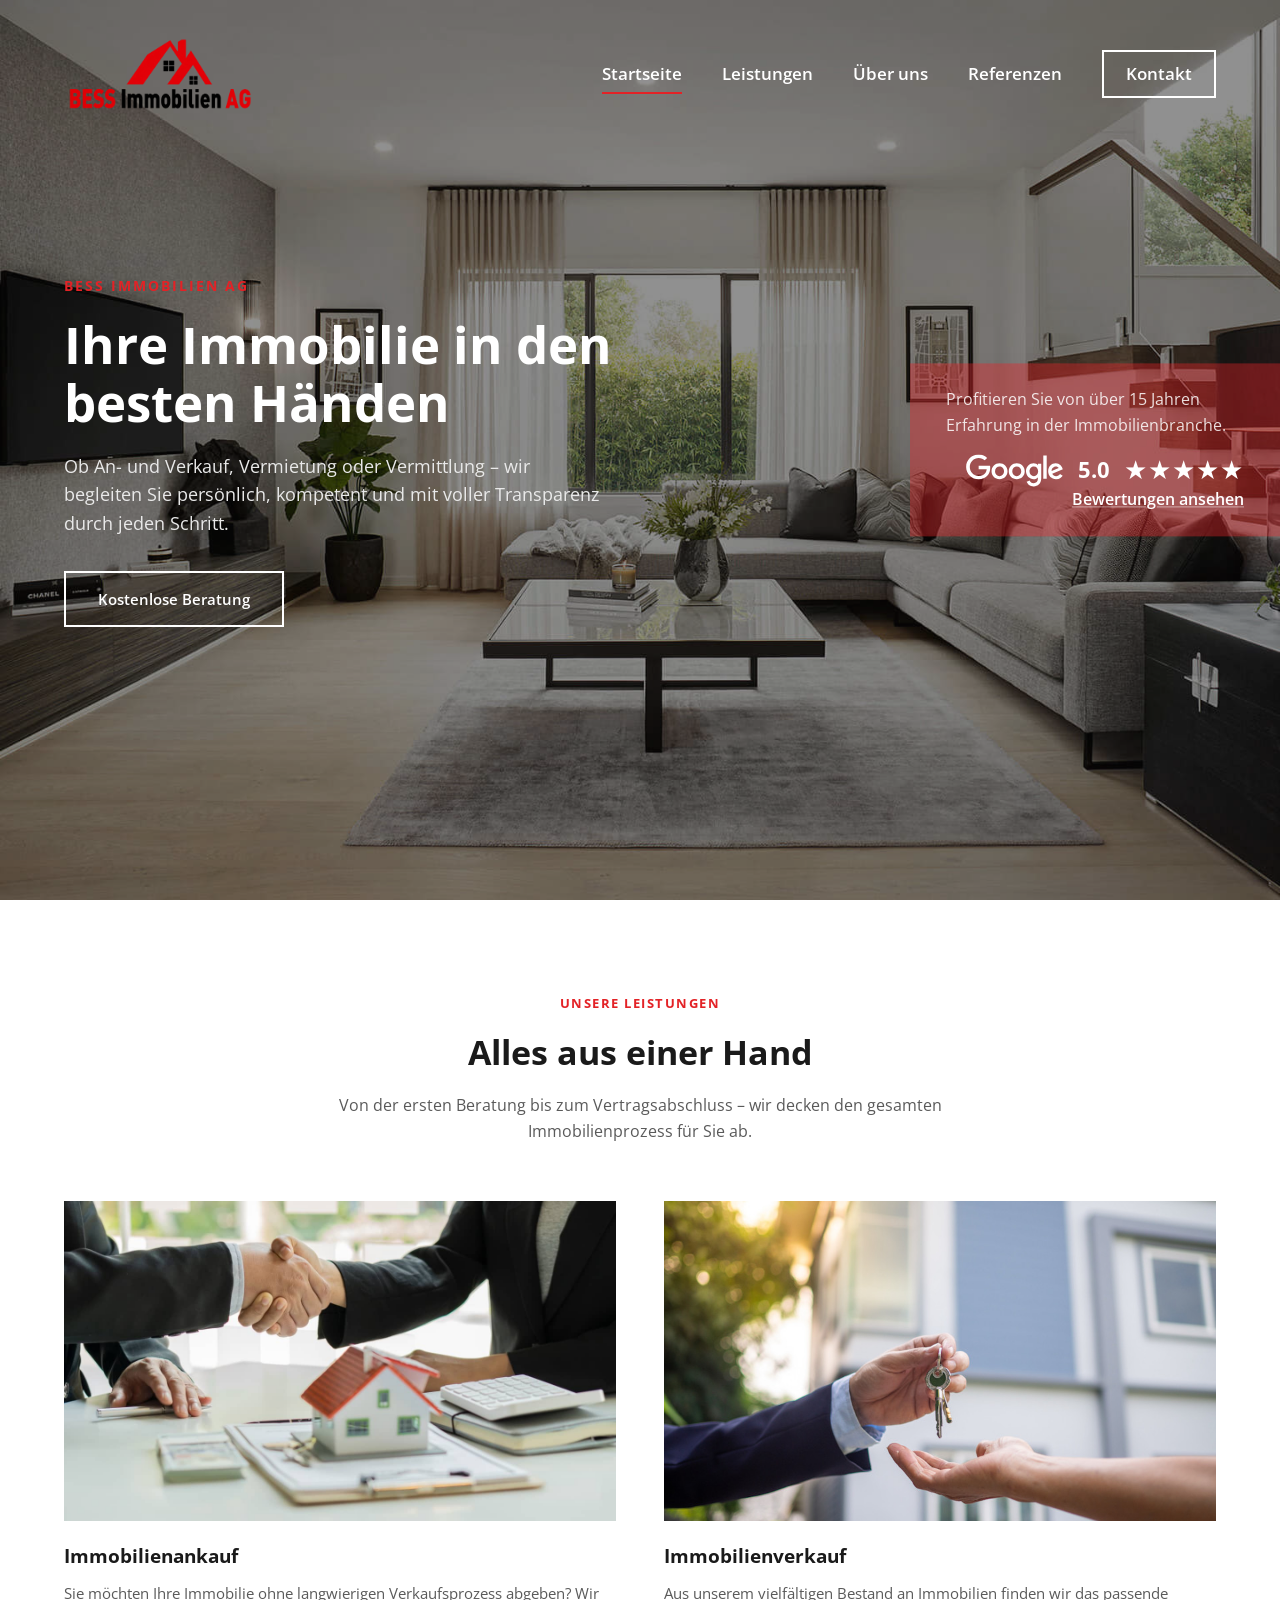
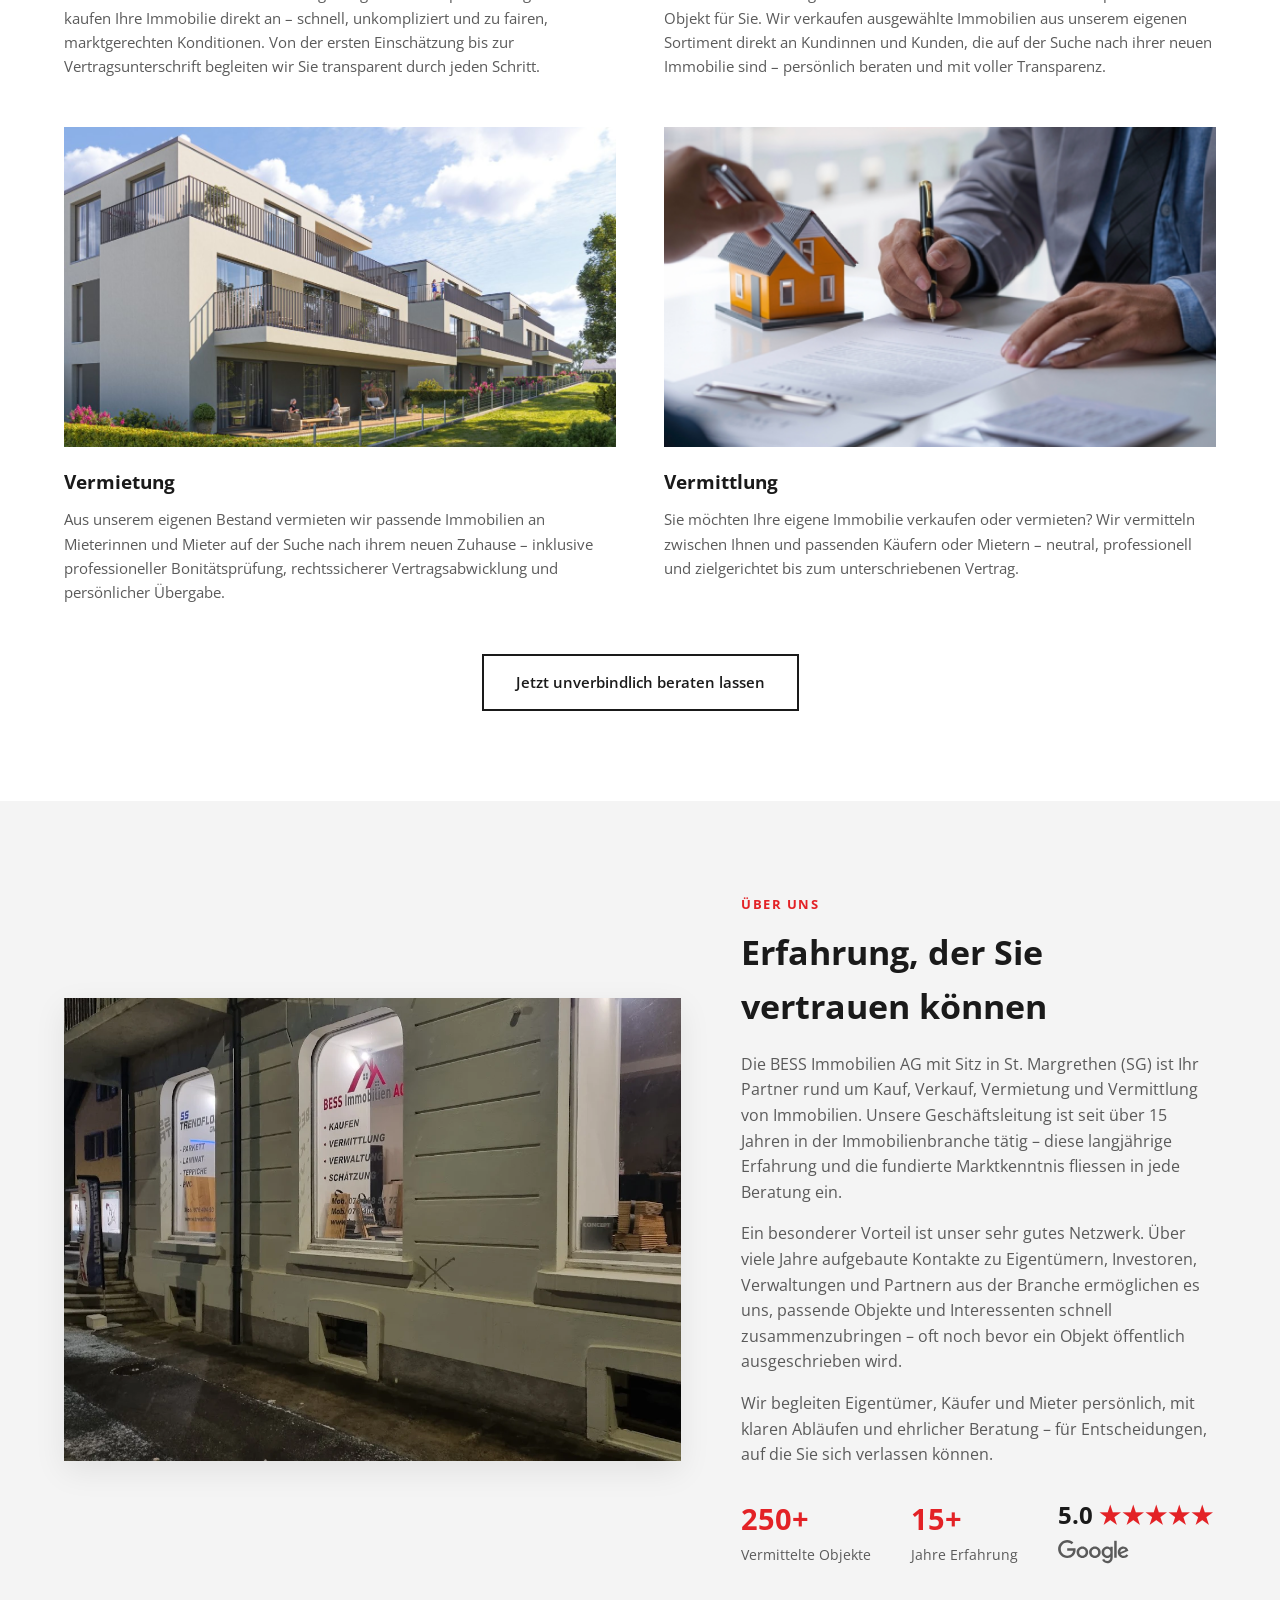
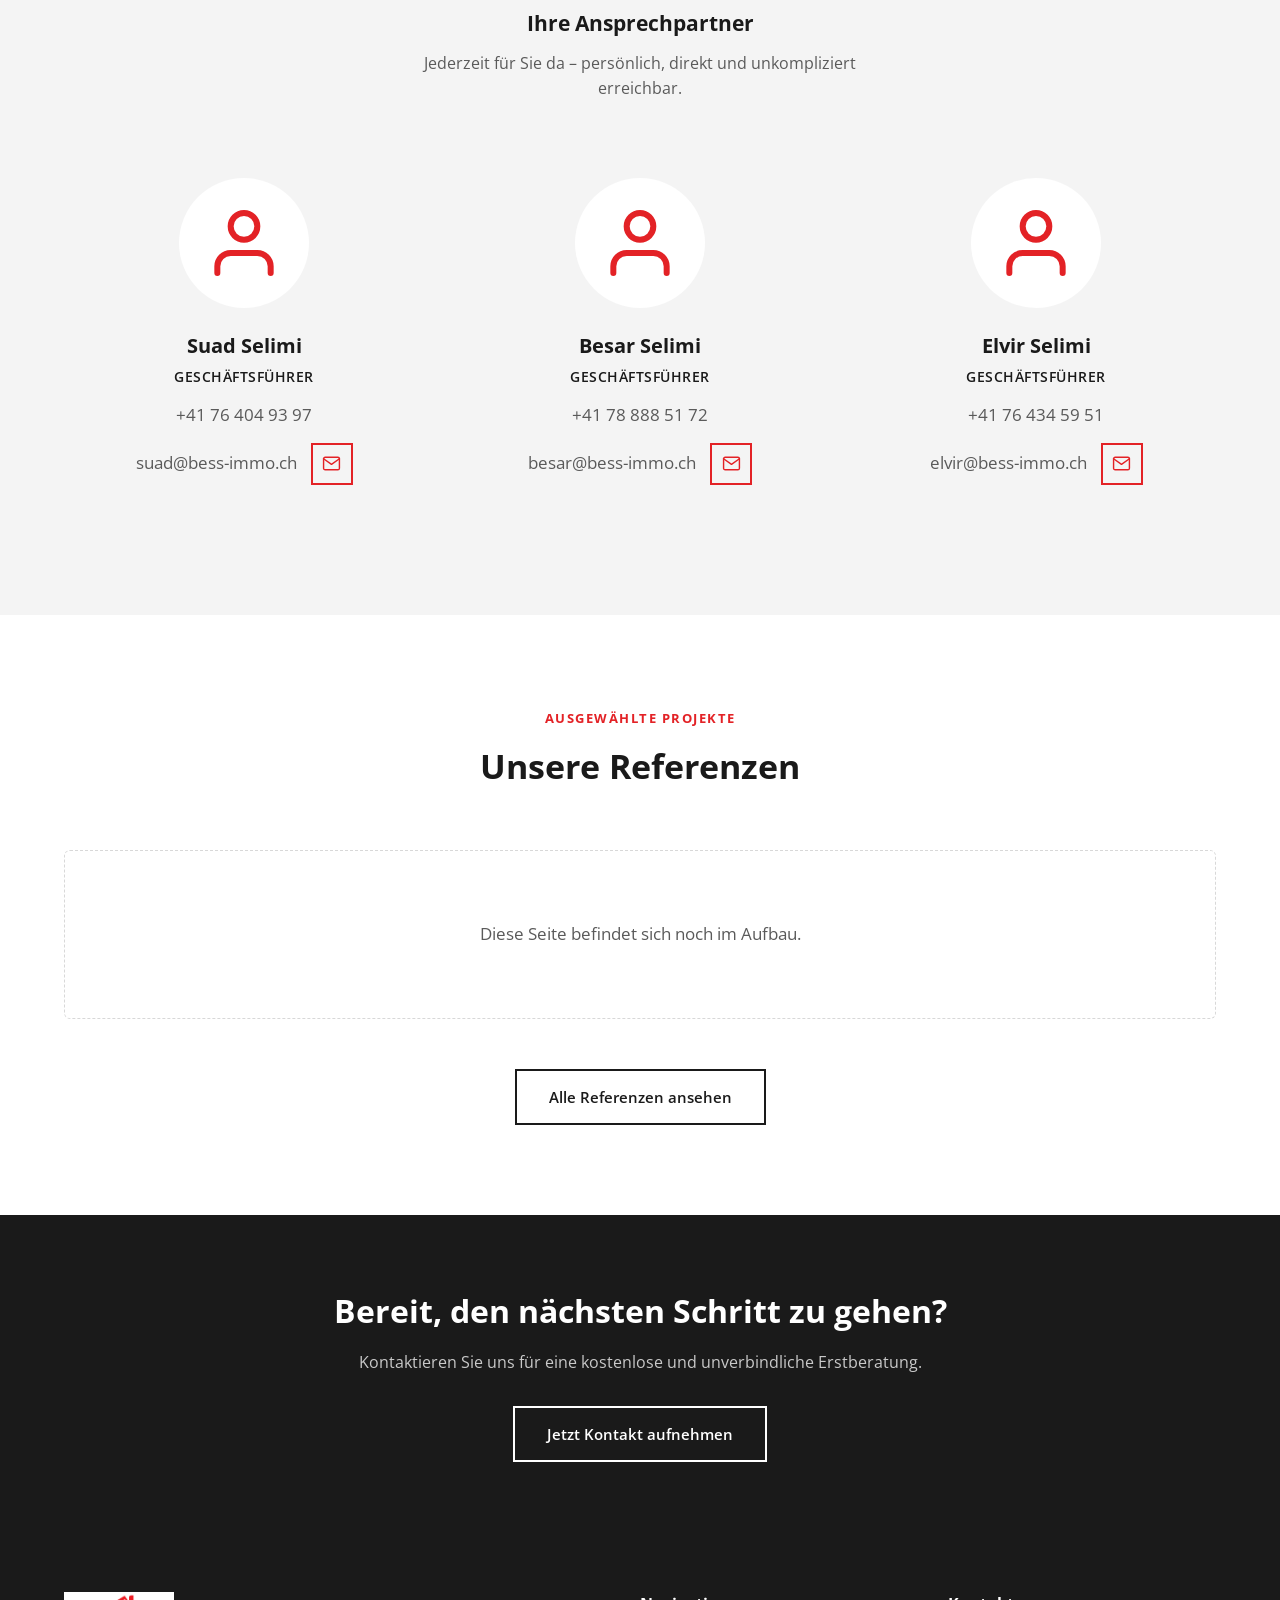
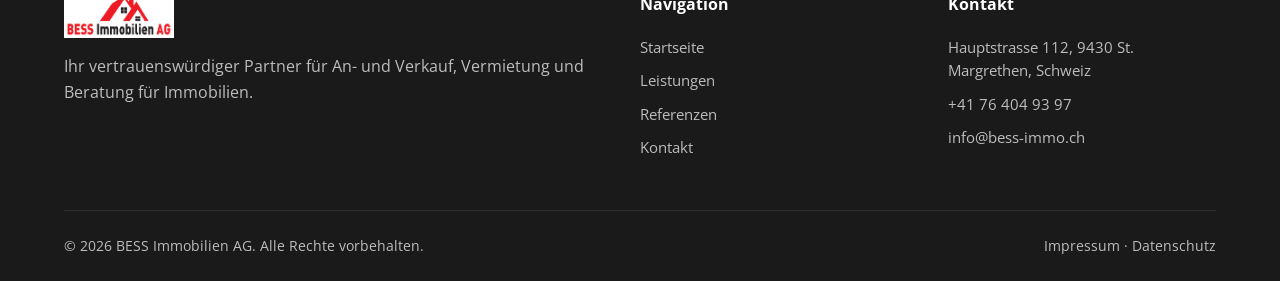
==== index.html @ 822007e3 "Move src contents to project root and fix asset paths Co-Authored-By: Claude Sonnet 5.5 <noreply@ant" ====
<!DOCTYPE html>
<html lang="de">
<head>
  <meta charset="UTF-8" />
  <meta name="viewport" content="width=device-width, initial-scale=1.0" />
  <title>BESS Immobilien AG | Ihr Partner für Immobilien</title>
  <meta name="description" content="BESS Immobilien AG – Verkauf, Vermietung, Bewertung und Beratung rund um Ihre Immobilie." />
  <link rel="icon" href="img/logo.png" />
  <link rel="preconnect" href="https://fonts.googleapis.com" />
  <link rel="preconnect" href="https://fonts.gstatic.com" crossorigin />
  <link href="https://fonts.googleapis.com/css2?family=Open+Sans:wght@400;600;700;800&display=swap" rel="stylesheet" />
  <link rel="stylesheet" href="css/style.css" />
</head>
<body>

  <header class="navbar">
    <div class="container">
      <a href="index.html" class="logo">
        <img src="img/logo_durchsichtig.png" alt="BESS Immobilien AG" />
      </a>
      <nav class="nav-links">
        <a href="index.html">Startseite</a>
        <a href="index.html#leistungen">Leistungen</a>
        <a href="index.html#ueber-uns">Über uns</a>
        <a href="index.html#referenzen">Referenzen</a>
        <a href="kontakt.html" class="nav-cta">Kontakt</a>
      </nav>
      <button class="nav-toggle" aria-label="Menü öffnen">
        <span></span><span></span><span></span>
      </button>
    </div>
  </header>

  <section class="hero hero--with-panel">
    <div class="container">
      <div class="hero-content">
        <span class="eyebrow">BESS Immobilien AG</span>
        <h1>Ihre Immobilie in den besten Händen</h1>
        <p>Ob An- und Verkauf, Vermietung oder Vermittlung – wir begleiten Sie persönlich, kompetent und mit voller Transparenz durch jeden Schritt.</p>
        <div class="hero-actions">
          <a href="kontakt.html" class="btn btn-outline">Kostenlose Beratung</a>
        </div>
      </div>
    </div>

    <div class="hero-reviews">
      <p>Profitieren Sie von über 15 Jahren Erfahrung in der Immobilienbranche.</p>
      <div class="hero-reviews-google">
        <div class="hero-reviews-top">
          <svg class="google-word" viewBox="0 0 272 92" aria-label="Google" role="img">
            <path fill="currentColor" d="M115.75 47.18c0 12.77-9.99 22.18-22.25 22.18s-22.25-9.41-22.25-22.18C71.25 34.32 81.24 25 93.5 25s22.25 9.32 22.25 22.18zm-9.74 0c0-7.98-5.79-13.44-12.51-13.44S80.99 39.2 80.99 47.18c0 7.9 5.79 13.44 12.51 13.44s12.51-5.55 12.51-13.44z"/>
            <path fill="currentColor" d="M163.75 47.18c0 12.77-9.99 22.18-22.25 22.18s-22.25-9.41-22.25-22.18c0-12.85 9.99-22.18 22.25-22.18s22.25 9.32 22.25 22.18zm-9.74 0c0-7.98-5.79-13.44-12.51-13.44s-12.51 5.46-12.51 13.44c0 7.9 5.79 13.44 12.51 13.44s12.51-5.55 12.51-13.44z"/>
            <path fill="currentColor" d="M209.75 26.34v39.82c0 16.38-9.66 23.07-21.08 23.07-10.75 0-17.22-7.19-19.66-13.07l8.48-3.53c1.51 3.61 5.21 7.87 11.17 7.87 7.31 0 11.84-4.51 11.84-13v-3.19h-.34c-2.18 2.69-6.38 5.04-11.68 5.04-11.09 0-21.25-9.66-21.25-22.09 0-12.52 10.16-22.26 21.25-22.26 5.29 0 9.49 2.35 11.68 4.96h.34v-3.61h9.25zm-8.56 20.92c0-7.81-5.21-13.52-11.84-13.52-6.72 0-12.35 5.71-12.35 13.52 0 7.73 5.63 13.36 12.35 13.36 6.63 0 11.84-5.63 11.84-13.36z"/>
            <path fill="currentColor" d="M225 3v65h-9.5V3h9.5z"/>
            <path fill="currentColor" d="M262.02 54.48l7.56 5.04c-2.44 3.61-8.32 9.83-18.48 9.83-12.6 0-22.01-9.74-22.01-22.18 0-13.19 9.49-22.18 20.92-22.18 11.51 0 17.14 9.16 18.98 14.11l1.01 2.52-29.65 12.28c2.27 4.45 5.8 6.72 10.75 6.72 4.96 0 8.4-2.44 10.92-6.14zm-23.27-7.98l19.82-8.23c-1.09-2.77-4.37-4.7-8.23-4.7-4.95 0-11.84 4.37-11.59 12.93z"/>
            <path fill="currentColor" d="M35.29 41.41V32H67c.31 1.64.47 3.58.47 5.68 0 7.06-1.93 15.79-8.15 22.01-6.05 6.3-13.78 9.66-24.02 9.66C16.32 69.35.36 53.89.36 34.91.36 15.93 16.32.47 35.3.47c10.5 0 17.98 4.12 23.6 9.49l-6.64 6.64c-4.03-3.78-9.49-6.72-16.97-6.72-13.86 0-24.7 11.17-24.7 25.03 0 13.86 10.84 25.03 24.7 25.03 8.99 0 14.11-3.61 17.39-6.89 2.66-2.66 4.41-6.46 5.1-11.65l-22.49.01z"/>
          </svg>
          <span class="rating-score">5.0</span>
          <span class="stars">★★★★★</span>
        </div>
        <a class="hero-reviews-link" href="https://share.google/UVXdUR6CJBPnH05Bg" target="_blank" rel="noopener">Bewertungen ansehen</a>
      </div>
    </div>
  </section>

  <section class="section" id="leistungen">
    <div class="container">
      <div class="section-header">
        <span class="eyebrow">Unsere Leistungen</span>
        <h2>Alles aus einer Hand</h2>
        <p>Von der ersten Beratung bis zum Vertragsabschluss – wir decken den gesamten Immobilienprozess für Sie ab.</p>
      </div>
      <div class="cards-grid">
        <div class="card">
          <img src="img/kauf.jpg" alt="Immobilienankauf" class="card-img" />
          <div class="card-body">
            <h3>Immobilienankauf</h3>
            <p>Sie möchten Ihre Immobilie ohne langwierigen Verkaufsprozess abgeben? Wir kaufen Ihre Immobilie direkt an – schnell, unkompliziert und zu fairen, marktgerechten Konditionen. Von der ersten Einschätzung bis zur Vertragsunterschrift begleiten wir Sie transparent durch jeden Schritt.</p>
          </div>
        </div>
        <div class="card">
          <img src="img/verkauf1.jpeg" alt="Immobilienverkauf" class="card-img" />
          <div class="card-body">
            <h3>Immobilienverkauf</h3>
            <p>Aus unserem vielfältigen Bestand an Immobilien finden wir das passende Objekt für Sie. Wir verkaufen ausgewählte Immobilien aus unserem eigenen Sortiment direkt an Kundinnen und Kunden, die auf der Suche nach ihrer neuen Immobilie sind – persönlich beraten und mit voller Transparenz.</p>
          </div>
        </div>
        <div class="card">
          <img src="img/vermietung.jpg" alt="Vermietung" class="card-img" />
          <div class="card-body">
            <h3>Vermietung</h3>
            <p>Aus unserem eigenen Bestand vermieten wir passende Immobilien an Mieterinnen und Mieter auf der Suche nach ihrem neuen Zuhause – inklusive professioneller Bonitätsprüfung, rechtssicherer Vertragsabwicklung und persönlicher Übergabe.</p>
          </div>
        </div>
        <div class="card">
          <img src="img/vermittlung.webp" alt="Vermittlung" class="card-img" />
          <div class="card-body">
            <h3>Vermittlung</h3>
            <p>Sie möchten Ihre eigene Immobilie verkaufen oder vermieten? Wir vermitteln zwischen Ihnen und passenden Käufern oder Mietern – neutral, professionell und zielgerichtet bis zum unterschriebenen Vertrag.</p>
          </div>
        </div>
      </div>
      <div style="text-align:center; margin-top: 50px;">
        <a href="kontakt.html" class="btn btn-dark-outline">Jetzt unverbindlich beraten lassen</a>
      </div>
    </div>
  </section>

  <section class="section section-light" id="ueber-uns">
    <div class="container">
      <div class="about">
        <div class="about-img">
          <img src="img/bess.webp" alt="BESS Immobilien AG" />
        </div>
        <div>
          <span class="eyebrow">Über uns</span>
          <h2>Erfahrung, der Sie vertrauen können</h2>
          <p>Die BESS Immobilien AG mit Sitz in St. Margrethen (SG) ist Ihr Partner rund um Kauf, Verkauf, Vermietung und Vermittlung von Immobilien. Unsere Geschäftsleitung ist seit über 15 Jahren in der Immobilienbranche tätig – diese langjährige Erfahrung und die fundierte Marktkenntnis fliessen in jede Beratung ein.</p>
          <p>Ein besonderer Vorteil ist unser sehr gutes Netzwerk. Über viele Jahre aufgebaute Kontakte zu Eigentümern, Investoren, Verwaltungen und Partnern aus der Branche ermöglichen es uns, passende Objekte und Interessenten schnell zusammenzubringen – oft noch bevor ein Objekt öffentlich ausgeschrieben wird.</p>
          <p>Wir begleiten Eigentümer, Käufer und Mieter persönlich, mit klaren Abläufen und ehrlicher Beratung – für Entscheidungen, auf die Sie sich verlassen können.</p>
          <div class="stats">
            <div>
              <strong>250+</strong>
              <span>Vermittelte Objekte</span>
            </div>
            <div>
              <strong>15+</strong>
              <span>Jahre Erfahrung</span>
            </div>
            <a class="stat-reviews" href="https://share.google/UVXdUR6CJBPnH05Bg" target="_blank" rel="noopener">
              <strong>5.0 <span class="stat-stars">★★★★★</span></strong>
              <svg class="stat-google" viewBox="0 0 272 92" aria-label="Google" role="img">
            <path fill="currentColor" d="M115.75 47.18c0 12.77-9.99 22.18-22.25 22.18s-22.25-9.41-22.25-22.18C71.25 34.32 81.24 25 93.5 25s22.25 9.32 22.25 22.18zm-9.74 0c0-7.98-5.79-13.44-12.51-13.44S80.99 39.2 80.99 47.18c0 7.9 5.79 13.44 12.51 13.44s12.51-5.55 12.51-13.44z"/>
            <path fill="currentColor" d="M163.75 47.18c0 12.77-9.99 22.18-22.25 22.18s-22.25-9.41-22.25-22.18c0-12.85 9.99-22.18 22.25-22.18s22.25 9.32 22.25 22.18zm-9.74 0c0-7.98-5.79-13.44-12.51-13.44s-12.51 5.46-12.51 13.44c0 7.9 5.79 13.44 12.51 13.44s12.51-5.55 12.51-13.44z"/>
            <path fill="currentColor" d="M209.75 26.34v39.82c0 16.38-9.66 23.07-21.08 23.07-10.75 0-17.22-7.19-19.66-13.07l8.48-3.53c1.51 3.61 5.21 7.87 11.17 7.87 7.31 0 11.84-4.51 11.84-13v-3.19h-.34c-2.18 2.69-6.38 5.04-11.68 5.04-11.09 0-21.25-9.66-21.25-22.09 0-12.52 10.16-22.26 21.25-22.26 5.29 0 9.49 2.35 11.68 4.96h.34v-3.61h9.25zm-8.56 20.92c0-7.81-5.21-13.52-11.84-13.52-6.72 0-12.35 5.71-12.35 13.52 0 7.73 5.63 13.36 12.35 13.36 6.63 0 11.84-5.63 11.84-13.36z"/>
            <path fill="currentColor" d="M225 3v65h-9.5V3h9.5z"/>
            <path fill="currentColor" d="M262.02 54.48l7.56 5.04c-2.44 3.61-8.32 9.83-18.48 9.83-12.6 0-22.01-9.74-22.01-22.18 0-13.19 9.49-22.18 20.92-22.18 11.51 0 17.14 9.16 18.98 14.11l1.01 2.52-29.65 12.28c2.27 4.45 5.8 6.72 10.75 6.72 4.96 0 8.4-2.44 10.92-6.14zm-23.27-7.98l19.82-8.23c-1.09-2.77-4.37-4.7-8.23-4.7-4.95 0-11.84 4.37-11.59 12.93z"/>
            <path fill="currentColor" d="M35.29 41.41V32H67c.31 1.64.47 3.58.47 5.68 0 7.06-1.93 15.79-8.15 22.01-6.05 6.3-13.78 9.66-24.02 9.66C16.32 69.35.36 53.89.36 34.91.36 15.93 16.32.47 35.3.47c10.5 0 17.98 4.12 23.6 9.49l-6.64 6.64c-4.03-3.78-9.49-6.72-16.97-6.72-13.86 0-24.7 11.17-24.7 25.03 0 13.86 10.84 25.03 24.7 25.03 8.99 0 14.11-3.61 17.39-6.89 2.66-2.66 4.41-6.46 5.1-11.65l-22.49.01z"/>
          </svg>
            </a>
          </div>
        </div>
      </div>

      <div class="team">
        <h3 class="team-title">Ihre Ansprechpartner</h3>
        <p class="team-subtitle">Jederzeit für Sie da – persönlich, direkt und unkompliziert erreichbar.</p>
        <div class="team-grid">
          <div class="team-card">
            <div class="team-avatar">
              <svg viewBox="0 0 24 24" fill="none" stroke="currentColor" stroke-width="1.8" stroke-linecap="round" stroke-linejoin="round"><path d="M20 21v-2a4 4 0 0 0-4-4H8a4 4 0 0 0-4 4v2"></path><circle cx="12" cy="7" r="4"></circle></svg>
            </div>
            <h4>Suad Selimi</h4>
            <span class="team-role">Geschäftsführer</span>
            <p class="team-phone">+41 76 404 93 97</p>
            <div class="team-contact">
              <span>suad@bess-immo.ch</span>
              <a class="team-email-btn" href="mailto:suad@bess-immo.ch" aria-label="E-Mail an Suad Selimi senden">
                <svg viewBox="0 0 24 24" fill="none" stroke="currentColor" stroke-width="1.8" stroke-linecap="round" stroke-linejoin="round"><path d="M4 4h16c1.1 0 2 .9 2 2v12c0 1.1-.9 2-2 2H4c-1.1 0-2-.9-2-2V6c0-1.1.9-2 2-2z"></path><polyline points="22 6 12 13 2 6"></polyline></svg>
              </a>
            </div>
          </div>
          <div class="team-card">
            <div class="team-avatar">
              <svg viewBox="0 0 24 24" fill="none" stroke="currentColor" stroke-width="1.8" stroke-linecap="round" stroke-linejoin="round"><path d="M20 21v-2a4 4 0 0 0-4-4H8a4 4 0 0 0-4 4v2"></path><circle cx="12" cy="7" r="4"></circle></svg>
            </div>
            <h4>Besar Selimi</h4>
            <span class="team-role">Geschäftsführer</span>
            <p class="team-phone">+41 78 888 51 72</p>
            <div class="team-contact">
              <span>besar@bess-immo.ch</span>
              <a class="team-email-btn" href="mailto:besar@bess-immo.ch" aria-label="E-Mail an Besar Selimi senden">
                <svg viewBox="0 0 24 24" fill="none" stroke="currentColor" stroke-width="1.8" stroke-linecap="round" stroke-linejoin="round"><path d="M4 4h16c1.1 0 2 .9 2 2v12c0 1.1-.9 2-2 2H4c-1.1 0-2-.9-2-2V6c0-1.1.9-2 2-2z"></path><polyline points="22 6 12 13 2 6"></polyline></svg>
              </a>
            </div>
          </div>
          <div class="team-card">
            <div class="team-avatar">
              <svg viewBox="0 0 24 24" fill="none" stroke="currentColor" stroke-width="1.8" stroke-linecap="round" stroke-linejoin="round"><path d="M20 21v-2a4 4 0 0 0-4-4H8a4 4 0 0 0-4 4v2"></path><circle cx="12" cy="7" r="4"></circle></svg>
            </div>
            <h4>Elvir Selimi</h4>
            <span class="team-role">Geschäftsführer</span>
            <p class="team-phone">+41 76 434 59 51</p>
            <div class="team-contact">
              <span>elvir@bess-immo.ch</span>
              <a class="team-email-btn" href="mailto:elvir@bess-immo.ch" aria-label="E-Mail an Elvir Selimi senden">
                <svg viewBox="0 0 24 24" fill="none" stroke="currentColor" stroke-width="1.8" stroke-linecap="round" stroke-linejoin="round"><path d="M4 4h16c1.1 0 2 .9 2 2v12c0 1.1-.9 2-2 2H4c-1.1 0-2-.9-2-2V6c0-1.1.9-2 2-2z"></path><polyline points="22 6 12 13 2 6"></polyline></svg>
              </a>
            </div>
          </div>
        </div>
      </div>
    </div>
  </section>

  <section class="section" id="referenzen">
    <div class="container">
      <div class="section-header">
        <span class="eyebrow">Ausgewählte Projekte</span>
        <h2>Unsere Referenzen</h2>
      </div>
      <div class="placeholder-box">
        <p>Diese Seite befindet sich noch im Aufbau.</p>
      </div>
      <div style="text-align:center; margin-top: 50px;">
        <a href="referenzen.html" class="btn btn-dark-outline">Alle Referenzen ansehen</a>
      </div>
    </div>
  </section>

  <section class="cta-banner">
    <div class="container">
      <h2>Bereit, den nächsten Schritt zu gehen?</h2>
      <p>Kontaktieren Sie uns für eine kostenlose und unverbindliche Erstberatung.</p>
      <a href="kontakt.html" class="btn btn-outline">Jetzt Kontakt aufnehmen</a>
    </div>
  </section>

  <footer>
    <div class="container">
      <div class="footer-grid">
        <div>
          <a href="index.html" class="logo">
            <img src="img/logo.png" alt="BESS Immobilien AG" />
          </a>
          <p>Ihr vertrauenswürdiger Partner für An- und Verkauf, Vermietung und Beratung für Immobilien.</p>
        </div>
        <div>
          <h4>Navigation</h4>
          <ul>
            <li><a href="index.html">Startseite</a></li>
            <li><a href="index.html#leistungen">Leistungen</a></li>
            <li><a href="referenzen.html">Referenzen</a></li>
            <li><a href="kontakt.html">Kontakt</a></li>
          </ul>
        </div>
        <div>
          <h4>Kontakt</h4>
          <ul>
            <li>Hauptstrasse 112, 9430 St. Margrethen, Schweiz</li>
            <li>+41 76 404 93 97</li>
            <li>info@bess-immo.ch</li>
          </ul>
        </div>
      </div>
      <div class="footer-bottom">
        <span>© 2026 BESS Immobilien AG. Alle Rechte vorbehalten.</span>
        <span><a href="impressum.html">Impressum</a> · <a href="datenschutz.html">Datenschutz</a></span>
      </div>
    </div>
  </footer>

  <script src="js/main.js"></script>
</body>
</html>
---- css/style.css ----
:root {
  --red: #e32226;
  --red-dark: #c01a1e;
  --dark: #1a1a1a;
  --grey: #5a5a5a;
  --light-grey: #f4f4f4;
  --white: #ffffff;
  --radius: 6px;
  --shadow: 0 10px 30px rgba(0, 0, 0, 0.08);
  --transition: 0.3s ease;
}

* {
  margin: 0;
  padding: 0;
  box-sizing: border-box;
}

html {
  scroll-behavior: smooth;
}

section[id] {
  scroll-margin-top: 110px;
}

body {
  font-family: "Open Sans", "Segoe UI", Arial, sans-serif;
  color: var(--dark);
  line-height: 1.6;
  background: var(--white);
}

img {
  max-width: 100%;
  display: block;
}

a {
  text-decoration: none;
  color: inherit;
}

ul {
  list-style: none;
}

.container {
  width: 100%;
  max-width: 1200px;
  margin: 0 auto;
  padding: 0 24px;
}

.section {
  padding: 90px 0;
}

.section:first-of-type {
  padding-top: 170px;
}

.section-light {
  background: var(--light-grey);
}

.section-header {
  text-align: center;
  max-width: 650px;
  margin: 0 auto 56px;
}

.section-header .eyebrow {
  color: var(--red);
  font-weight: 700;
  letter-spacing: 1.5px;
  text-transform: uppercase;
  font-size: 0.8rem;
}

.section-header h2 {
  font-size: 2.1rem;
  margin-top: 10px;
  margin-bottom: 14px;
}

.section-header p {
  color: var(--grey);
}

.btn {
  display: inline-block;
  padding: 14px 32px;
  border-radius: 0;
  font-weight: 600;
  font-size: 0.95rem;
  transition: all var(--transition);
  border: 2px solid transparent;
  cursor: pointer;
}

.btn-outline {
  background: transparent;
  color: var(--white);
  border-color: var(--white);
}

.btn-outline:hover {
  background: var(--white);
  color: var(--dark);
}


.btn-dark-outline {
  background: transparent;
  color: var(--dark);
  border-color: var(--dark);
}

.btn-dark-outline:hover {
  background: var(--dark);
  color: var(--white);
}

/* ---------- Navigation ---------- */
.navbar {
  position: fixed;
  top: 0;
  left: 0;
  width: 100%;
  z-index: 1000;
  background: transparent;
  transition: background var(--transition), box-shadow var(--transition), padding var(--transition);
  padding: 34px 0;
}

.navbar.scrolled {
  background: rgba(255, 255, 255, 0.92);
  backdrop-filter: blur(8px);
  -webkit-backdrop-filter: blur(8px);
  box-shadow: var(--shadow);
  padding: 18px 0;
}

.navbar .container {
  display: flex;
  align-items: center;
  justify-content: space-between;
}

.navbar .logo img {
  height: 80px;
  transition: height var(--transition);
}

.navbar.scrolled .logo img {
  height: 62px;
}

.nav-links {
  display: flex;
  align-items: center;
  gap: 40px;
}

.nav-links a {
  font-weight: 600;
  font-size: 1.06rem;
  color: var(--white);
  transition: color var(--transition);
  position: relative;
}

.nav-links a::after {
  content: "";
  position: absolute;
  left: 0;
  bottom: -6px;
  width: 0;
  height: 2px;
  background: var(--red);
  transition: width var(--transition);
}

.nav-links a:hover::after,
.nav-links a.active::after,
.nav-links a.current::after {
  width: 100%;
}

.navbar.scrolled .nav-links a {
  color: var(--dark);
}

.nav-links a.nav-cta {
  background: transparent;
  color: var(--white) !important;
  border: 2px solid var(--white);
  padding: 8px 22px;
  border-radius: 0;
  transition: background var(--transition), color var(--transition), border-color var(--transition);
}

.navbar.scrolled .nav-links a.nav-cta {
  color: var(--dark) !important;
  border-color: var(--dark);
}

.nav-links a.nav-cta:hover,
.navbar.scrolled .nav-links a.nav-cta:hover {
  background: var(--red);
  color: var(--white) !important;
  border-color: var(--red);
}

.nav-links a.nav-cta::after {
  display: none;
}

.nav-links a.nav-cta.current::after {
  display: block;
  bottom: -10px;
  left: 0;
}

.nav-toggle {
  display: none;
  flex-direction: column;
  gap: 5px;
  background: none;
  border: none;
  cursor: pointer;
  z-index: 1100;
}

.nav-toggle span {
  width: 26px;
  height: 2px;
  background: var(--white);
  transition: all var(--transition);
}

.navbar.scrolled .nav-toggle span {
  background: var(--dark);
}

/* ---------- Hero ---------- */
.hero {
  position: relative;
  min-height: 100vh;
  display: flex;
  align-items: center;
  background: url("../img/background2.jpg") center/cover no-repeat;
  color: var(--white);
}

.hero::before {
  content: "";
  position: absolute;
  inset: 0;
  background: rgba(10, 10, 10, 0.45);
}

.hero .container {
  position: relative;
  z-index: 2;
}

.hero-content {
  max-width: 680px;
}

.hero-content .eyebrow {
  text-transform: uppercase;
  letter-spacing: 2px;
  font-weight: 700;
  color: var(--red);
  font-size: 0.85rem;
}

.hero-content h1 {
  font-size: 3.2rem;
  line-height: 1.15;
  margin: 16px 0 20px;
}

.hero-content p {
  font-size: 1.1rem;
  color: #e9e9e9;
  margin-bottom: 34px;
  max-width: 540px;
}

.hero-actions {
  display: flex;
  gap: 18px;
  flex-wrap: wrap;
}

/* ---------- Hero reviews side panel ---------- */
.hero--with-panel .container {
  padding-right: 410px;
}

.hero-reviews {
  position: absolute;
  top: 50%;
  right: 0;
  transform: translateY(-50%);
  width: 370px;
  background: rgba(227, 34, 38, 0.4);
  color: var(--white);
  padding: 24px 36px;
  z-index: 3;
  display: flex;
  flex-direction: column;
  align-items: flex-start;
  gap: 12px;
  box-shadow: var(--shadow);
}

.hero-reviews-google {
  display: flex;
  flex-direction: column;
  align-items: flex-end;
  align-self: flex-end;
  gap: 0;
}

.hero-reviews-google .hero-reviews-link {
  margin-top: -4px;
}

.hero-reviews-top {
  display: flex;
  align-items: center;
  flex-wrap: wrap;
  gap: 14px;
}

.hero-reviews .google-word {
  height: 33px;
  width: auto;
  color: var(--white);
}

.hero-reviews .rating-score {
  font-weight: 700;
  font-size: 1.35rem;
  color: var(--white);
}

.hero-reviews .stars {
  color: var(--white);
  font-size: 1.6rem;
  letter-spacing: 1px;
}

.hero-reviews-link {
  color: var(--white);
  font-weight: 600;
  font-size: 0.98rem;
  text-decoration: underline;
  text-decoration-color: rgba(255, 255, 255, 0.5);
  transition: opacity var(--transition);
}

.hero-reviews-link:hover {
  opacity: 0.8;
}

.hero-reviews p {
  color: var(--white);
  opacity: 0.85;
  font-size: 1rem;
  margin: 0;
}

.hero-reviews p strong {
  opacity: 1;
}

@media (max-width: 900px) {
  .hero {
    flex-direction: column;
    align-items: stretch;
    justify-content: flex-start;
    padding-top: 160px;
  }

  .hero .container {
    flex: 1;
    display: flex;
    align-items: center;
  }

  .hero--with-panel .container {
    padding-right: 24px;
  }

  .hero-reviews {
    position: relative;
    top: auto;
    right: auto;
    transform: none;
    width: auto;
    margin: 32px 24px 28px;
    padding: 20px 24px;
    align-items: flex-start;
  }

  .hero-reviews-google {
    align-self: flex-start;
    align-items: flex-start;
  }
}

/* ---------- Services ---------- */
.cards-grid {
  display: grid;
  grid-template-columns: repeat(2, 1fr);
  gap: 48px;
}

.card {
  background: var(--white);
}

.card-img {
  width: 100%;
  height: 320px;
  object-fit: cover;
  display: block;
}

.card-body {
  padding: 20px 0 0;
}

.card h3 {
  font-size: 1.2rem;
  margin-bottom: 10px;
}

.card p {
  color: var(--grey);
  font-size: 0.95rem;
}

@media (max-width: 700px) {
  .cards-grid {
    grid-template-columns: 1fr;
  }
}

/* ---------- About ---------- */
.about {
  display: grid;
  grid-template-columns: 1.3fr 1fr;
  gap: 60px;
  align-items: center;
}

.about-img {
  overflow: hidden;
  box-shadow: var(--shadow);
}

.about-img img {
  display: block;
  width: 100%;
  transform: scale(1.25);
}

.about .eyebrow {
  color: var(--red);
  font-weight: 700;
  letter-spacing: 1.5px;
  text-transform: uppercase;
  font-size: 0.8rem;
}

.about h2 {
  font-size: 2.1rem;
  margin: 10px 0 18px;
}

.about p {
  color: var(--grey);
  margin-bottom: 16px;
}

.stats {
  display: flex;
  gap: 40px;
  margin-top: 28px;
}

.stats div strong {
  display: block;
  font-size: 1.8rem;
  color: var(--red);
}

.stats div span {
  color: var(--grey);
  font-size: 0.9rem;
}

/* ---------- Team ---------- */
.team {
  margin-top: 40px;
}

.team-title {
  text-align: center;
  font-size: 1.3rem;
  margin-bottom: 10px;
}

.team-subtitle {
  text-align: center;
  color: var(--grey);
  max-width: 480px;
  margin: 0 auto 36px;
}

.team-grid {
  display: grid;
  grid-template-columns: repeat(3, 1fr);
  gap: 36px;
}

.team-card {
  background: var(--light-grey);
  padding: 40px 28px;
  text-align: center;
}

.team-avatar {
  width: 130px;
  height: 130px;
  margin: 0 auto 22px;
  border-radius: 50%;
  background: var(--white);
  color: var(--red);
  display: flex;
  align-items: center;
  justify-content: center;
}

.team-avatar svg {
  width: 80px;
  height: 80px;
}

.team-card h4 {
  margin-bottom: 4px;
  font-size: 1.25rem;
}

.team-role {
  display: block;
  color: var(--dark);
  font-size: 0.85rem;
  font-weight: 600;
  text-transform: uppercase;
  letter-spacing: 0.5px;
  margin-bottom: 14px;
}

.team-phone {
  color: var(--grey);
  font-size: 1.05rem;
  margin-bottom: 14px;
}

.team-contact {
  display: flex;
  align-items: center;
  justify-content: center;
  gap: 14px;
}

.team-contact span {
  color: var(--grey);
  font-size: 1.05rem;
}

.team-email-btn {
  flex-shrink: 0;
  width: 42px;
  height: 42px;
  border-radius: 0;
  background: transparent;
  border: 2px solid var(--red);
  color: var(--red);
  display: flex;
  align-items: center;
  justify-content: center;
  transition: background var(--transition), color var(--transition);
}

.team-email-btn:hover {
  background: var(--red);
  color: var(--white);
}

.team-email-btn svg {
  width: 19px;
  height: 19px;
}

@media (max-width: 700px) {
  .team-grid {
    grid-template-columns: 1fr;
  }
}

/* ---------- Referenzen grid ---------- */
.placeholder-box {
  border: 1px dashed #d8d8d8;
  border-radius: var(--radius);
  padding: 70px 24px;
  text-align: center;
  color: var(--grey);
  font-size: 1.05rem;
}

.ref-grid {
  display: grid;
  grid-template-columns: repeat(auto-fit, minmax(300px, 1fr));
  gap: 30px;
}

.ref-card {
  background: var(--white);
  border-radius: var(--radius);
  overflow: hidden;
  box-shadow: var(--shadow);
  transition: transform var(--transition);
}

.ref-card:hover {
  transform: translateY(-6px);
}

.ref-card .ref-media {
  height: 220px;
  position: relative;
  background: linear-gradient(135deg, #2b2b2b, #050505);
  display: flex;
  align-items: center;
  justify-content: center;
}

.ref-card .ref-media.photo {
  background: url("../img/background.jpg") center/cover no-repeat;
}

.ref-card .ref-media span.tag {
  position: absolute;
  top: 14px;
  left: 14px;
  background: var(--red);
  color: var(--white);
  font-size: 0.75rem;
  font-weight: 700;
  padding: 5px 12px;
  border-radius: 20px;
  text-transform: uppercase;
}

.ref-card .ref-media svg {
  width: 56px;
  height: 56px;
  opacity: 0.5;
}

.ref-body {
  padding: 24px;
}

.ref-body h3 {
  margin-bottom: 6px;
  font-size: 1.15rem;
}

.ref-body .location {
  color: var(--red);
  font-size: 0.85rem;
  font-weight: 600;
  margin-bottom: 10px;
}

.ref-body p {
  color: var(--grey);
  font-size: 0.92rem;
}

/* ---------- CTA banner ---------- */
.cta-banner {
  background: var(--dark);
  color: var(--white);
  text-align: center;
  padding: 70px 0;
}

.cta-banner h2 {
  font-size: 2rem;
  margin-bottom: 14px;
}

.cta-banner p {
  color: #c9c9c9;
  margin-bottom: 30px;
}

/* ---------- Contact page ---------- */
.contact-wrap {
  display: grid;
  grid-template-columns: 1fr 1.2fr;
  gap: 50px;
}

.contact-info {
  background: var(--white);
  padding: 40px 40px 40px 0;
  margin-left: -24px;
}

.contact-info h3 {
  margin-bottom: 20px;
}

.contact-info ul li {
  display: flex;
  gap: 14px;
  margin-bottom: 20px;
  color: var(--grey);
}

.contact-info ul li strong {
  display: block;
  color: var(--dark);
}

.contact-info .icon {
  width: 40px;
  height: 40px;
  flex-shrink: 0;
  color: var(--red);
  display: flex;
  align-items: center;
  justify-content: center;
}

.contact-info .icon svg {
  width: 30px;
  height: 30px;
}

.contact-form {
  background: var(--white);
  padding: 40px;
}

.contact-form .btn {
  border-width: 1px;
}

.form-row {
  display: grid;
  grid-template-columns: 1fr 1fr;
  gap: 18px;
}

.form-group {
  margin-bottom: 20px;
}

.form-group label {
  display: block;
  font-weight: 600;
  font-size: 0.9rem;
  margin-bottom: 8px;
}

.form-group input,
.form-group textarea,
.form-group select {
  width: 100%;
  padding: 12px 14px;
  border: 1px solid #ddd;
  border-radius: 0;
  font-family: inherit;
  font-size: 0.95rem;
  transition: border-color var(--transition);
}

.form-group input:focus,
.form-group textarea:focus,
.form-group select:focus {
  outline: none;
  border-color: var(--red);
}

.form-group input.has-error,
.form-group textarea.has-error,
.form-group select.has-error {
  border-color: var(--red);
}

.field-error-text {
  display: block;
  color: var(--red);
  font-size: 0.8rem;
  margin-top: 6px;
}


.map-embed {
  border-radius: var(--radius);
  overflow: hidden;
  box-shadow: var(--shadow);
  margin-top: 50px;
}

.map-embed iframe {
  width: 100%;
  height: 350px;
  border: 0;
  display: block;
}

/* ---------- Footer ---------- */
footer {
  background: var(--dark);
  color: #bdbdbd;
  padding: 60px 0 24px;
}

.footer-grid {
  display: grid;
  grid-template-columns: 2fr 1fr 1fr;
  gap: 40px;
  padding-bottom: 40px;
  border-bottom: 1px solid rgba(255, 255, 255, 0.1);
}

.footer-grid .logo img {
  height: 46px;
  margin-bottom: 16px;
}

.footer-grid h4 {
  color: var(--white);
  margin-bottom: 18px;
  font-size: 1rem;
}

.footer-grid li {
  margin-bottom: 10px;
  font-size: 0.92rem;
}

.footer-grid li a:hover {
  color: var(--red);
}

.footer-bottom {
  display: flex;
  justify-content: space-between;
  align-items: center;
  padding-top: 24px;
  font-size: 0.85rem;
  flex-wrap: wrap;
  gap: 12px;
}

/* ---------- Responsive ---------- */
@media (max-width: 860px) {
  .about,
  .contact-wrap {
    grid-template-columns: 1fr;
  }

  .contact-info {
    margin-left: 0;
  }

  .form-row {
    grid-template-columns: 1fr;
  }

  .footer-grid {
    grid-template-columns: 1fr 1fr;
  }
}

@media (max-width: 720px) {
  .nav-toggle {
    display: flex;
  }

  .nav-links {
    position: absolute;
    top: 100%;
    right: 16px;
    margin-top: 8px;
    width: min(240px, calc(100% - 32px));
    background: var(--white);
    flex-direction: column;
    justify-content: flex-start;
    align-items: flex-start;
    padding: 24px 28px;
    gap: 20px;
    opacity: 0;
    visibility: hidden;
    transform: translateY(-8px);
    transition: opacity var(--transition), transform var(--transition), visibility var(--transition);
    box-shadow: 0 10px 30px rgba(0, 0, 0, 0.18);
  }

  .nav-links.open {
    opacity: 1;
    visibility: visible;
    transform: translateY(0);
  }

  .nav-links a {
    color: var(--dark) !important;
    font-size: 1.1rem;
  }

  .hero-content h1 {
    font-size: 2.3rem;
  }

  .footer-grid {
    grid-template-columns: 1fr;
  }
}

.stat-reviews {
  display: block;
}

.stats .stat-reviews strong {
  font-size: 1.5rem;
}

.stats .stat-reviews strong .stat-stars {
  display: inline;
  font-size: 1.5rem;
  color: var(--red);
  letter-spacing: 1px;
}

.stat-google {
  display: block;
  height: 24px;
  width: auto;
  margin-top: 6px;
  color: var(--grey);
}

/* ---------- Mobile-Feinschliff ---------- */
@media (max-width: 720px) {
  .section {
    padding: 60px 0;
  }

  .nav-links a.nav-cta {
    color: var(--dark) !important;
    border-color: var(--dark);
  }

  .nav-links a.nav-cta:hover {
    color: var(--white) !important;
    border-color: var(--red);
  }

  .stats {
    flex-wrap: wrap;
    gap: 24px 32px;
  }

  .about {
    gap: 32px;
  }

  .team {
    margin-top: 32px;
  }

  .team-card {
    padding: 32px 20px;
  }

  .team-contact {
    flex-wrap: wrap;
  }

  .team-contact span {
    font-size: 0.95rem;
    overflow-wrap: anywhere;
  }

  .card-img {
    height: 230px;
  }

  .cards-grid {
    gap: 36px;
  }
}

@media (max-width: 480px) {
  .hero-content h1 {
    font-size: 2rem;
  }

  .about h2 {
    font-size: 1.7rem;
  }
}

/* ---------- Handy: dunklerer Hero-Hintergrund ---------- */
@media (max-width: 720px) {
  .hero::before {
    background: linear-gradient(180deg, rgba(10, 10, 10, 0.6) 0%, rgba(10, 10, 10, 0.55) 50%, rgba(10, 10, 10, 0.65) 100%);
  }
}

.form-status {
  margin-top: 16px;
  font-size: 0.95rem;
}
.form-status.success {
  color: #2e7d32;
  font-weight: 600;
}

.form-status.error {
  color: #c62828;
}

.legal {
  max-width: 800px;
}

.legal h1 {
  font-size: 2.1rem;
  margin-bottom: 24px;
}

.legal h2 {
  font-size: 1.2rem;
  margin-top: 32px;
  margin-bottom: 10px;
}

.legal p {
  color: var(--grey);
  line-height: 1.7;
  margin-bottom: 12px;
}

.legal a {
  color: var(--red);
}

.footer-bottom a:hover {
  text-decoration: underline;
}

.reveal {
  opacity: 0;
  transform: translateY(28px);
  transition: opacity 0.9s ease, transform 0.9s ease;
}

.reveal.is-visible {
  opacity: 1;
  transform: none;
}
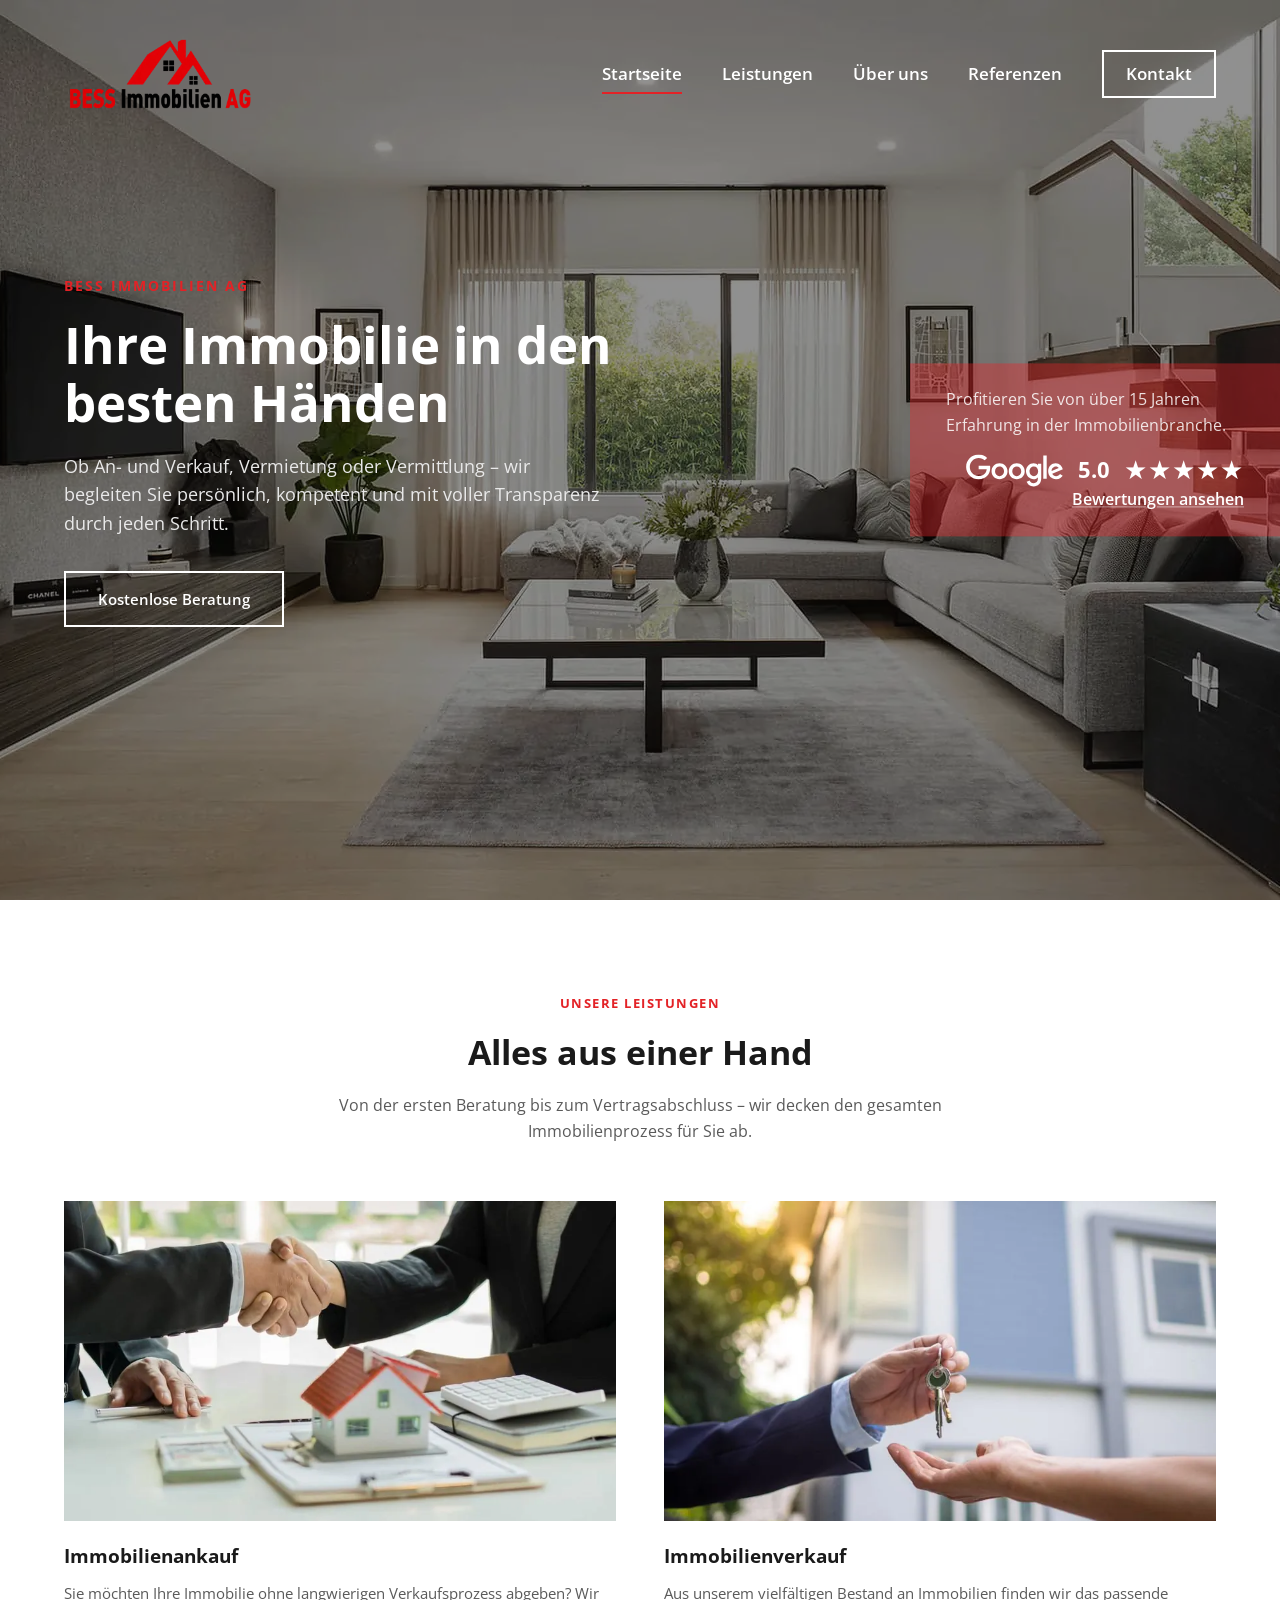
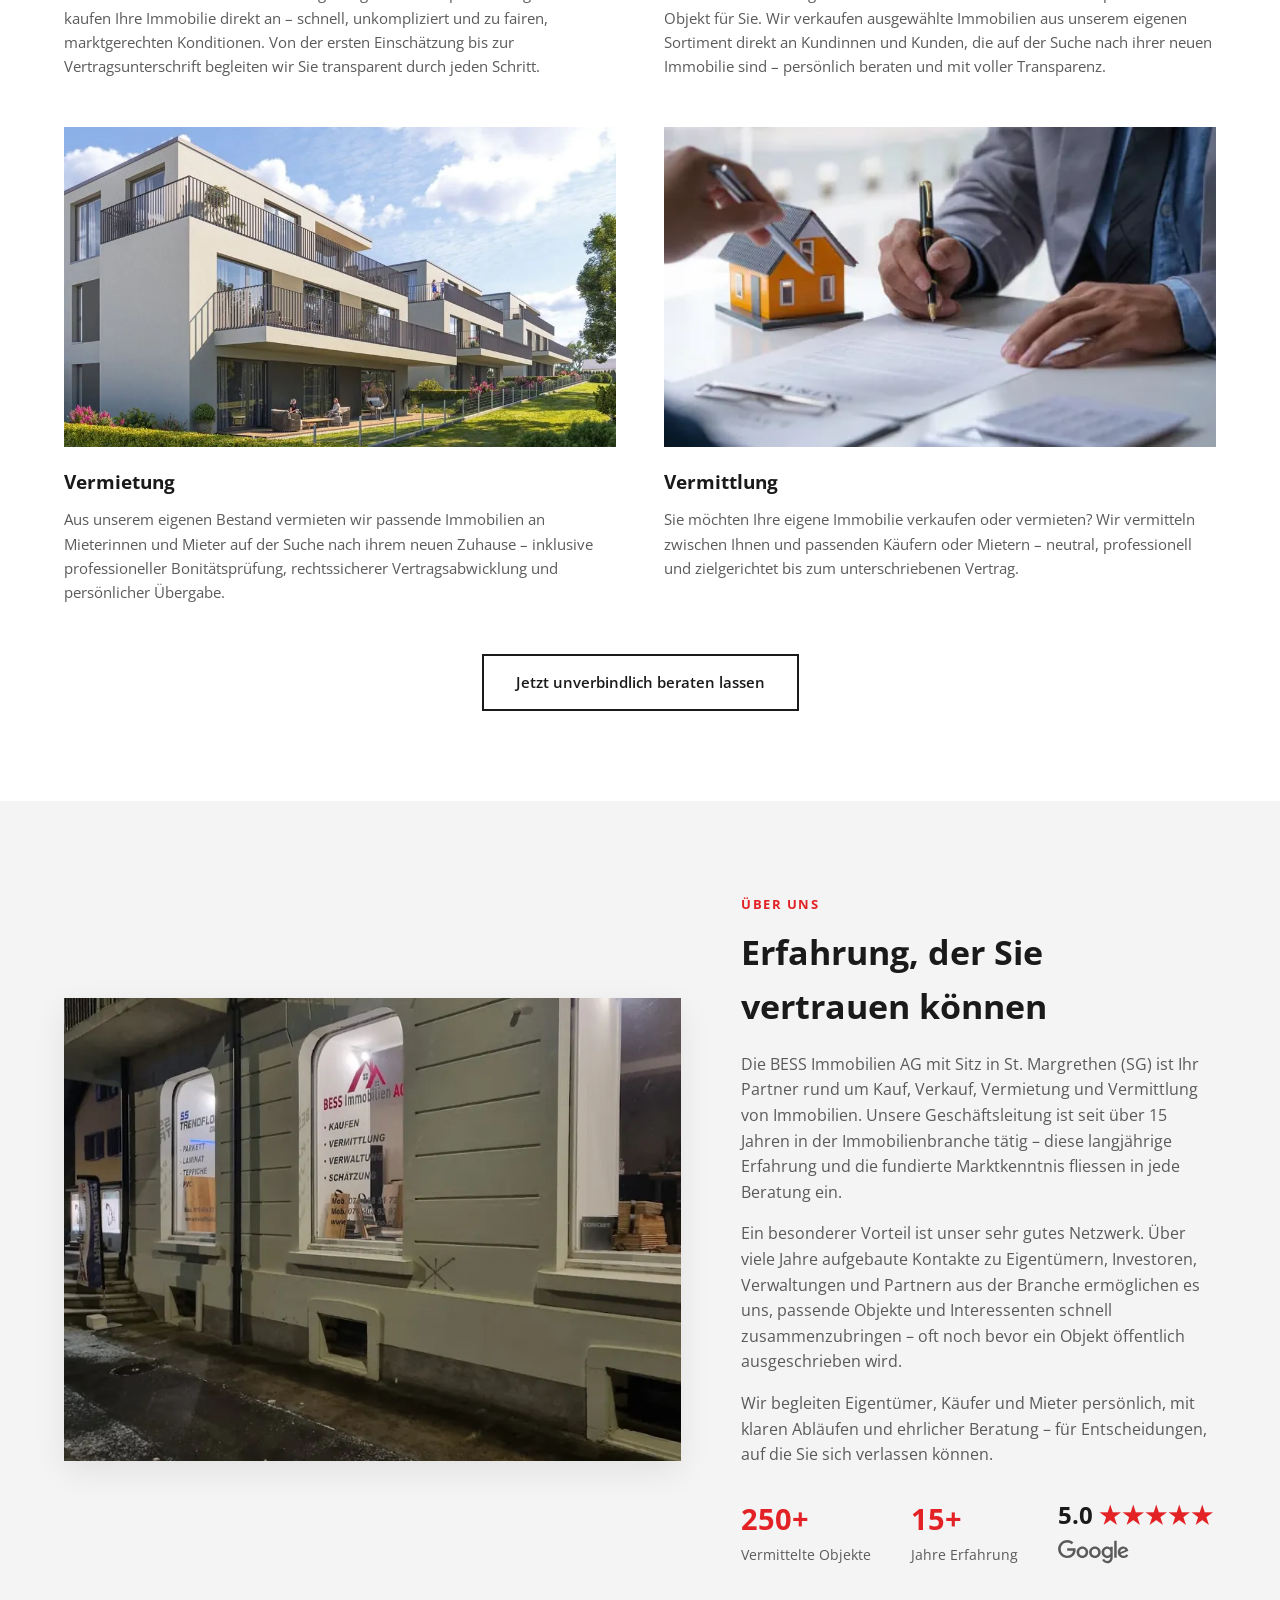
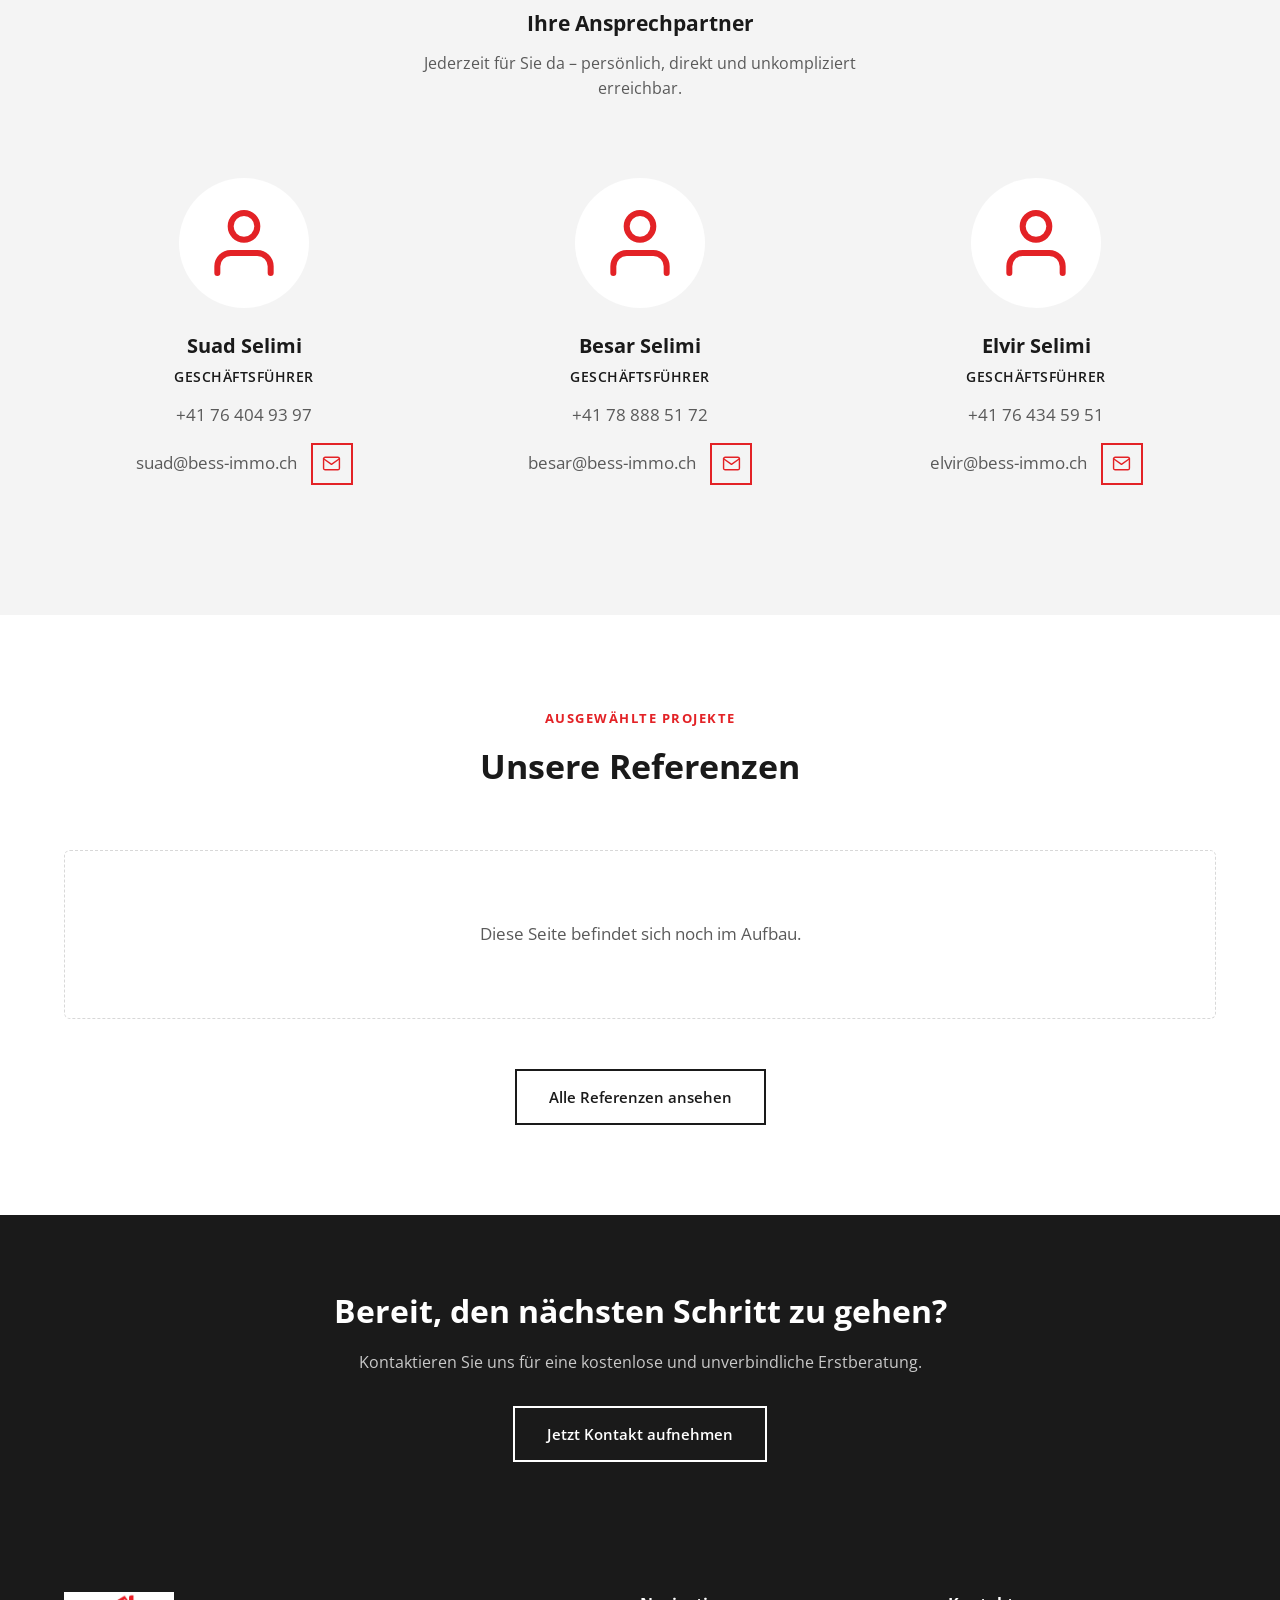
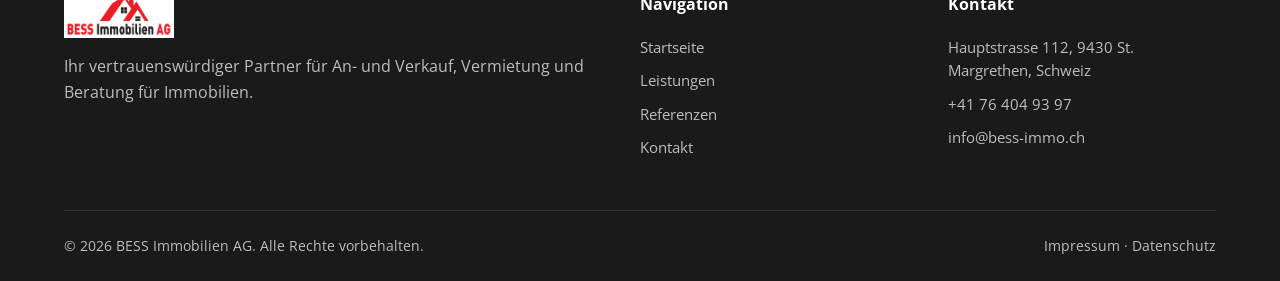
==== commit 3477f20b: "Optimize images: convert to WebP, resize, enlarge favicon, lazy-load Co-Authored-By: Claude Sonnet 5" ====
--- a/index.html
+++ b/index.html
@@ -5,7 +5,7 @@
   <meta name="viewport" content="width=device-width, initial-scale=1.0" />
   <title>BESS Immobilien AG | Ihr Partner für Immobilien</title>
   <meta name="description" content="BESS Immobilien AG – Verkauf, Vermietung, Bewertung und Beratung rund um Ihre Immobilie." />
-  <link rel="icon" href="img/logo.png" />
+  <link rel="icon" type="image/png" href="img/logo_small_durchs.png" />
   <link rel="preconnect" href="https://fonts.googleapis.com" />
   <link rel="preconnect" href="https://fonts.gstatic.com" crossorigin />
   <link href="https://fonts.googleapis.com/css2?family=Open+Sans:wght@400;600;700;800&display=swap" rel="stylesheet" />
@@ -16,7 +16,7 @@
   <header class="navbar">
     <div class="container">
       <a href="index.html" class="logo">
-        <img src="img/logo_durchsichtig.png" alt="BESS Immobilien AG" />
+        <img src="img/logo_durchsichtig.webp" alt="BESS Immobilien AG" />
       </a>
       <nav class="nav-links">
         <a href="index.html">Startseite</a>
@@ -72,28 +72,28 @@
       </div>
       <div class="cards-grid">
         <div class="card">
-          <img src="img/kauf.jpg" alt="Immobilienankauf" class="card-img" />
+          <img loading="lazy" src="img/kauf.webp" alt="Immobilienankauf" class="card-img" />
           <div class="card-body">
             <h3>Immobilienankauf</h3>
             <p>Sie möchten Ihre Immobilie ohne langwierigen Verkaufsprozess abgeben? Wir kaufen Ihre Immobilie direkt an – schnell, unkompliziert und zu fairen, marktgerechten Konditionen. Von der ersten Einschätzung bis zur Vertragsunterschrift begleiten wir Sie transparent durch jeden Schritt.</p>
           </div>
         </div>
         <div class="card">
-          <img src="img/verkauf1.jpeg" alt="Immobilienverkauf" class="card-img" />
+          <img loading="lazy" src="img/verkauf1.webp" alt="Immobilienverkauf" class="card-img" />
           <div class="card-body">
             <h3>Immobilienverkauf</h3>
             <p>Aus unserem vielfältigen Bestand an Immobilien finden wir das passende Objekt für Sie. Wir verkaufen ausgewählte Immobilien aus unserem eigenen Sortiment direkt an Kundinnen und Kunden, die auf der Suche nach ihrer neuen Immobilie sind – persönlich beraten und mit voller Transparenz.</p>
           </div>
         </div>
         <div class="card">
-          <img src="img/vermietung.jpg" alt="Vermietung" class="card-img" />
+          <img loading="lazy" src="img/vermietung.webp" alt="Vermietung" class="card-img" />
           <div class="card-body">
             <h3>Vermietung</h3>
             <p>Aus unserem eigenen Bestand vermieten wir passende Immobilien an Mieterinnen und Mieter auf der Suche nach ihrem neuen Zuhause – inklusive professioneller Bonitätsprüfung, rechtssicherer Vertragsabwicklung und persönlicher Übergabe.</p>
           </div>
         </div>
         <div class="card">
-          <img src="img/vermittlung.webp" alt="Vermittlung" class="card-img" />
+          <img loading="lazy" src="img/vermittlung.webp" alt="Vermittlung" class="card-img" />
           <div class="card-body">
             <h3>Vermittlung</h3>
             <p>Sie möchten Ihre eigene Immobilie verkaufen oder vermieten? Wir vermitteln zwischen Ihnen und passenden Käufern oder Mietern – neutral, professionell und zielgerichtet bis zum unterschriebenen Vertrag.</p>
@@ -110,7 +110,7 @@
     <div class="container">
       <div class="about">
         <div class="about-img">
-          <img src="img/bess.webp" alt="BESS Immobilien AG" />
+          <img loading="lazy" src="img/bess.webp" alt="BESS Immobilien AG" />
         </div>
         <div>
           <span class="eyebrow">Über uns</span>
@@ -221,7 +221,7 @@
       <div class="footer-grid">
         <div>
           <a href="index.html" class="logo">
-            <img src="img/logo.png" alt="BESS Immobilien AG" />
+            <img src="img/logo.webp" alt="BESS Immobilien AG" />
           </a>
           <p>Ihr vertrauenswürdiger Partner für An- und Verkauf, Vermietung und Beratung für Immobilien.</p>
         </div>
--- a/css/style.css
+++ b/css/style.css
@@ -250,7 +250,7 @@
   min-height: 100vh;
   display: flex;
   align-items: center;
-  background: url("../img/background2.jpg") center/cover no-repeat;
+  background: url("../img/background2.webp") center/cover no-repeat;
   color: var(--white);
 }
 
@@ -655,7 +655,7 @@
 }
 
 .ref-card .ref-media.photo {
-  background: url("../img/background.jpg") center/cover no-repeat;
+  background: url("../img/background.webp") center/cover no-repeat;
 }
 
 .ref-card .ref-media span.tag {
